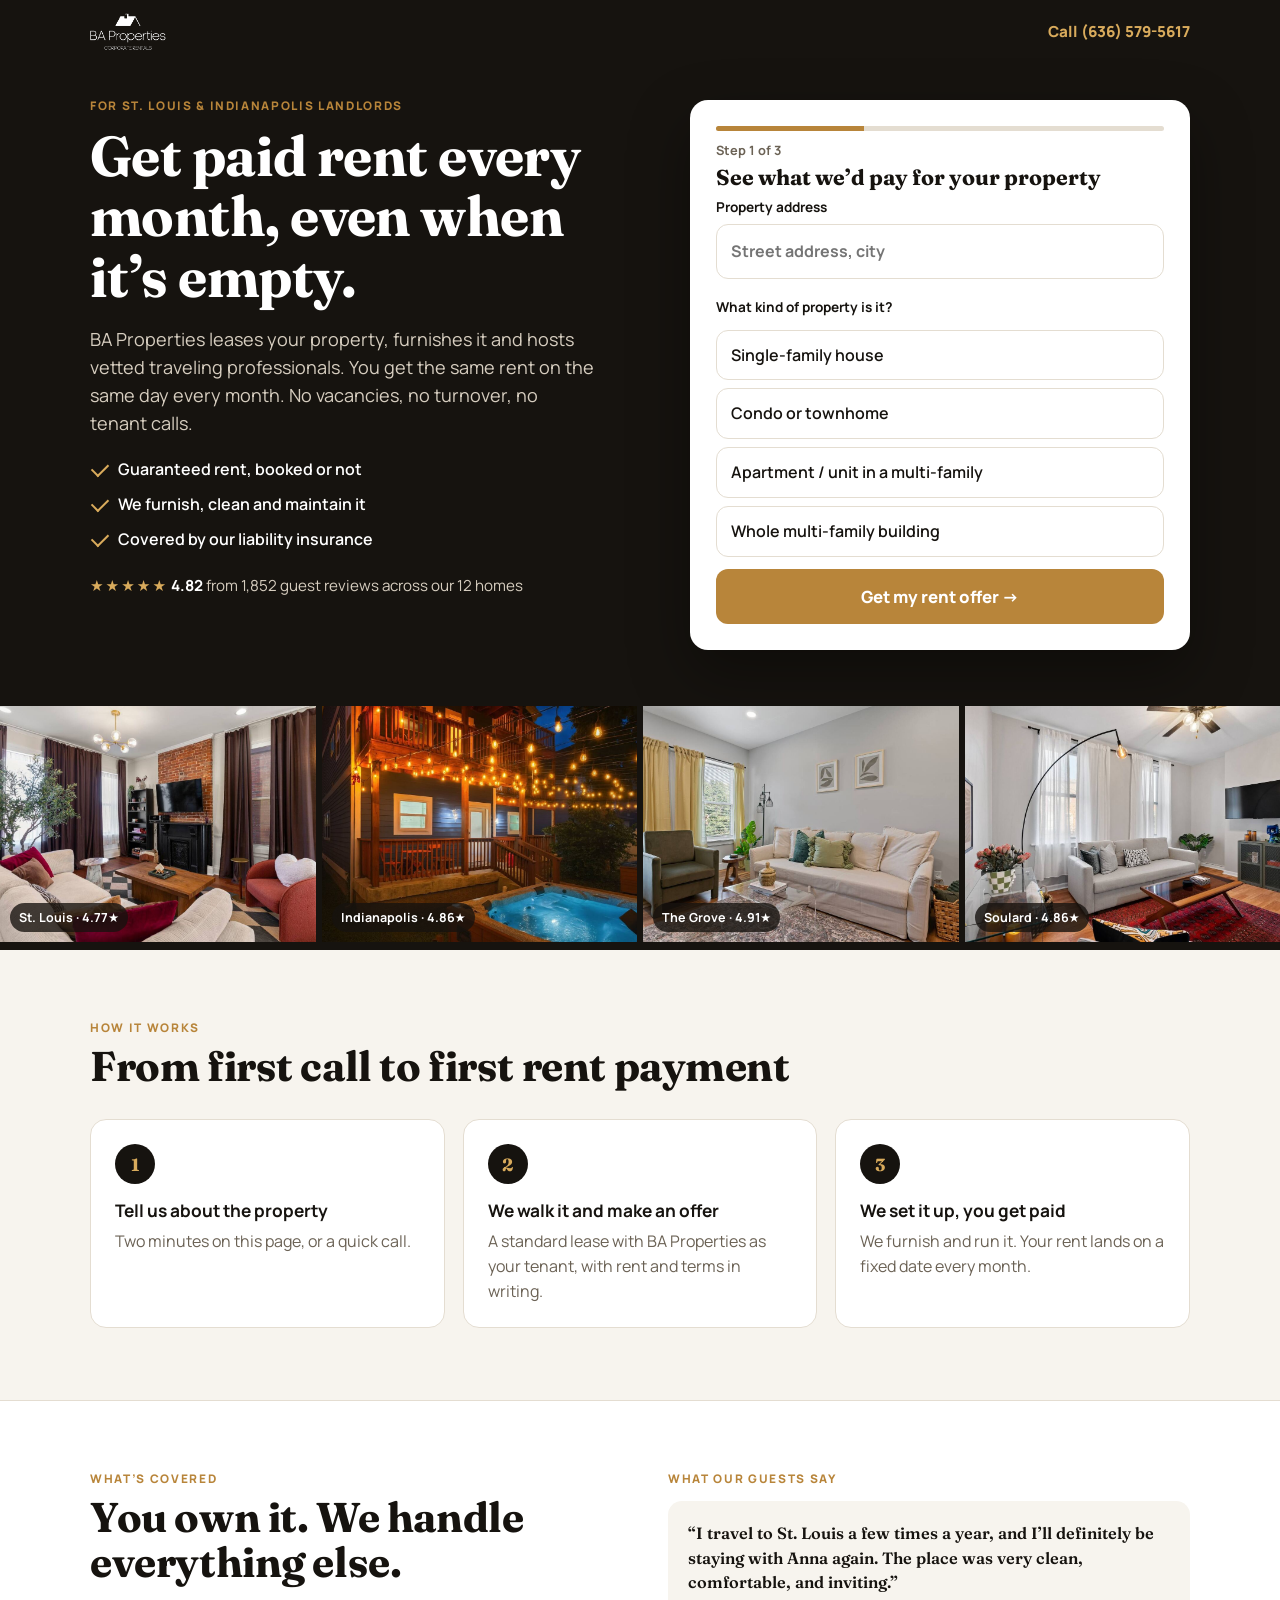
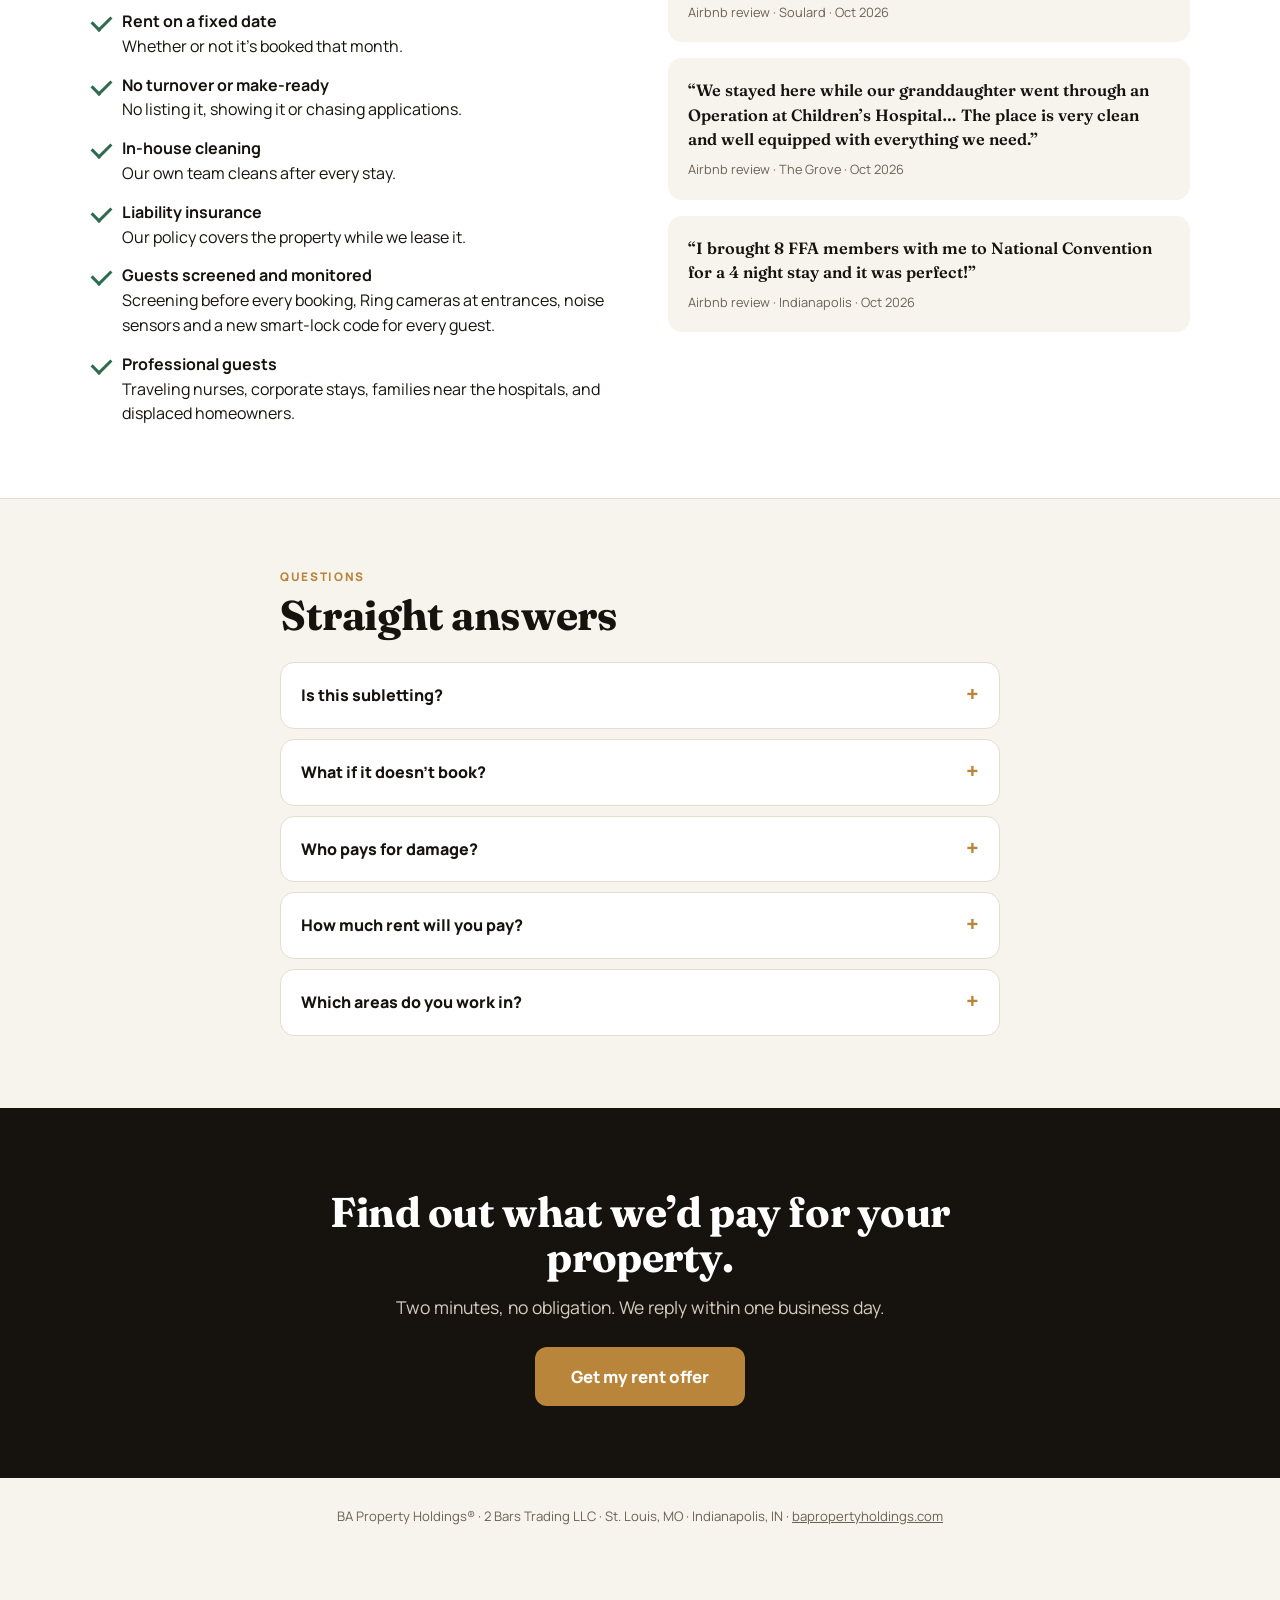
==== landlords/index.html @ 2bc75612 "Ad landing pages for landlords (guaranteed rent) and owners (management) Co-Authored-By: Claude Opus" ====
<!doctype html>
<html lang="en">
<head>
<meta charset="utf-8">
<meta name="viewport" content="width=device-width, initial-scale=1, viewport-fit=cover">
<title>Guaranteed rent for your property | BA Properties</title>
<meta name="description" content="Lease your St. Louis or Indianapolis property to BA Properties. Rent paid on time every month, with no vacancies and no turnover.">
<meta property="og:title" content="Guaranteed rent for your property | BA Properties">
<meta property="og:description" content="Lease your St. Louis or Indianapolis property to BA Properties. Rent paid on time every month, with no vacancies and no turnover.">
<meta property="og:image" content="https://partners.bapropertyholdings.com/img/2930-hickory-01.jpg">
<link rel="icon" href="/img/favicon.png">
<link rel="preload" as="image" href="/img/2930-hickory-01.jpg">
<link rel="preconnect" href="https://fonts.googleapis.com"><link rel="preconnect" href="https://fonts.gstatic.com" crossorigin>
<link href="https://fonts.googleapis.com/css2?family=Fraunces:opsz,wght@9..144,600;9..144,700&family=Manrope:wght@400;500;600;700;800&display=swap" rel="stylesheet">
<link rel="stylesheet" href="/lp.css">
<script>
/* ---- Tracking config: paste the Meta Pixel ID to turn on PageView + Lead events ---- */
window.BA_PIXEL_ID = "";
window.BA_LEAD_EMAIL = "info@bapropertyholdings.com";
</script>
<script src="/lp.js" defer></script>
</head>
<body data-offer="landlords">
<header class="bar">
  <div class="wrap bar-in">
    <img class="logo" src="/img/logo.png" alt="BA Properties" width="120" height="44">
    <a class="call" href="tel:+16365795617" data-track="call">Call (636) 579-5617</a>
  </div>
</header>

<main>
  <section class="hero">
    <div class="wrap hero-grid">
      <div class="hero-copy">
        <p class="kicker">For St. Louis &amp; Indianapolis landlords</p>
        <h1>Get paid rent every month, even when it’s empty.</h1>
        <p class="sub">BA Properties leases your property, furnishes it and hosts vetted traveling professionals. You get the same rent on the same day every month. No vacancies, no turnover, no tenant calls.</p>
        <ul class="ticks"><li>Guaranteed rent, booked or not</li><li>We furnish, clean and maintain it</li><li>Covered by our liability insurance</li></ul>
        <div class="rating"><span class="stars" aria-hidden="true">★★★★★</span> <b>4.82</b> from 1,852 guest reviews across our 12 homes</div>
      </div>

      <div class="card" id="form-card">
        <form id="lead" novalidate>
          <div class="progress" aria-hidden="true"><span></span></div>
          <p class="step-count" id="step-count">Step 1 of 3</p>

          <fieldset class="step" data-step="1">
            <legend>See what we’d pay for your property</legend>
            <label class="field">Property address<input name="address" autocomplete="street-address" placeholder="Street address, city" required></label>
            <p class="q">What kind of property is it?</p>
            <div class="opts" role="radiogroup"><label><input type="radio" name="q1b" value="Single-family house" required><span>Single-family house</span></label><label><input type="radio" name="q1b" value="Condo or townhome"><span>Condo or townhome</span></label><label><input type="radio" name="q1b" value="Apartment / unit in a multi-family"><span>Apartment / unit in a multi-family</span></label><label><input type="radio" name="q1b" value="Whole multi-family building"><span>Whole multi-family building</span></label></div>
            <button type="button" class="btn next">Get my rent offer →</button>
          </fieldset>

          <fieldset class="step" data-step="2" hidden>
            <legend>A little about the property</legend>
            <p class="q">Bedrooms</p>
            <div class="opts row" role="radiogroup">
              <label><input type="radio" name="bedrooms" value="Studio" required><span>Studio</span></label>
              <label><input type="radio" name="bedrooms" value="1"><span>1</span></label>
              <label><input type="radio" name="bedrooms" value="2"><span>2</span></label>
              <label><input type="radio" name="bedrooms" value="3"><span>3</span></label>
              <label><input type="radio" name="bedrooms" value="4+"><span>4+</span></label>
            </div>
            <p class="q">What’s the situation right now?</p>
            <div class="opts" role="radiogroup"><label><input type="radio" name="q2" value="Vacant now" required><span>Vacant now</span></label><label><input type="radio" name="q2" value="Tenant leaving in the next 90 days"><span>Tenant leaving in the next 90 days</span></label><label><input type="radio" name="q2" value="Tenant in place, just exploring"><span>Tenant in place, just exploring</span></label></div>
            <div class="nav"><button type="button" class="back">← Back</button><button type="button" class="btn next">Continue →</button></div>
          </fieldset>

          <fieldset class="step" data-step="3" hidden>
            <legend>Where should we send your offer?</legend>
            <label class="field">Full name<input name="name" autocomplete="name" required></label>
            <label class="field">Mobile phone<input name="phone" type="tel" autocomplete="tel" inputmode="tel" required></label>
            <label class="field">Email<input name="email" type="email" autocomplete="email" required></label>
            <div class="nav"><button type="button" class="back">← Back</button><button type="submit" class="btn">Send my rent offer</button></div>
            <p class="fine">No obligation. We reply within one business day, usually the same day.</p>
          </fieldset>

          <div class="done" hidden>
            <div class="done-icon" aria-hidden="true">✓</div>
            <h2>Got it, thank you.</h2>
            <p>We’ll look up your property and reach out within one business day to set up a quick walkthrough.</p>
            <a class="btn ghost" href="tel:+16365795617" data-track="call">Prefer to talk now? Call (636) 579-5617</a>
          </div>
          <p class="err" role="alert" hidden></p>
        </form>
      </div>
    </div>
  </section>

  <section class="strip" aria-label="Some of our homes">
    <div class="photos">
      <figure><img src="/img/2930-hickory-01.jpg" alt="Living room, St. Louis" loading="lazy"><figcaption>St. Louis · 4.77★</figcaption></figure>
      <figure><img src="/img/2622-monon-grand-01.jpg" alt="Patio with hot tub, Indianapolis" loading="lazy"><figcaption>Indianapolis · 4.86★</figcaption></figure>
      <figure><img src="/img/greenest-01.jpg" alt="Living room, The Grove, St. Louis" loading="lazy"><figcaption>The Grove · 4.91★</figcaption></figure>
      <figure><img src="/img/2e-the-heart-of-mardi-gras-sou-01.jpg" alt="Living room, Soulard, St. Louis" loading="lazy"><figcaption>Soulard · 4.86★</figcaption></figure>
    </div>
  </section>

  <section class="sec">
    <div class="wrap">
      <p class="kicker">How it works</p>
      <h2>From first call to first rent payment</h2>
      <ol class="how"><li><b>Tell us about the property</b><span>Two minutes on this page, or a quick call.</span></li><li><b>We walk it and make an offer</b><span>A standard lease with BA Properties as your tenant, with rent and terms in writing.</span></li><li><b>We set it up, you get paid</b><span>We furnish and run it. Your rent lands on a fixed date every month.</span></li></ol>
    </div>
  </section>

  <section class="sec alt">
    <div class="wrap two">
      <div>
        <p class="kicker">What’s covered</p>
        <h2>You own it. We handle everything else.</h2>
        <ul class="checks"><li><b>Rent on a fixed date</b>Whether or not it’s booked that month.</li><li><b>No turnover or make-ready</b>No listing it, showing it or chasing applications.</li><li><b>In-house cleaning</b>Our own team cleans after every stay.</li><li><b>Liability insurance</b>Our policy covers the property while we lease it.</li><li><b>Guests screened and monitored</b>Screening before every booking, Ring cameras at entrances, noise sensors and a new smart-lock code for every guest.</li><li><b>Professional guests</b>Traveling nurses, corporate stays, families near the hospitals, and displaced homeowners.</li></ul>
      </div>
      <div class="quotes">
        <p class="kicker">What our guests say</p>
        <figure><blockquote>“I travel to St. Louis a few times a year, and I’ll definitely be staying with Anna again. The place was very clean, comfortable, and inviting.”</blockquote><figcaption>Airbnb review · Soulard · Oct 2026</figcaption></figure>
        <figure><blockquote>“We stayed here while our granddaughter went through an Operation at Children’s Hospital… The place is very clean and well equipped with everything we need.”</blockquote><figcaption>Airbnb review · The Grove · Oct 2026</figcaption></figure>
        <figure><blockquote>“I brought 8 FFA members with me to National Convention for a 4 night stay and it was perfect!”</blockquote><figcaption>Airbnb review · Indianapolis · Oct 2026</figcaption></figure>
      </div>
    </div>
  </section>

  <section class="sec">
    <div class="wrap narrow">
      <p class="kicker">Questions</p>
      <h2>Straight answers</h2>
      <div class="faq"><details><summary>Is this subletting?</summary><p>Yes, with your written permission. BA Properties signs the lease as your tenant and hosts furnished stays in the property. Nothing happens without your approval in the lease.</p></details><details><summary>What if it doesn’t book?</summary><p>You still get paid. The rent is ours to pay on the agreed date, whether or not the property is booked.</p></details><details><summary>Who pays for damage?</summary><p>Our guests are screened and monitored, our team cleans after every stay, and the property is covered by our liability insurance while we lease it. We take care of wear and tear.</p></details><details><summary>How much rent will you pay?</summary><p>It depends on the property, its location and its condition. We’ll look at it and give you a number in writing. Step one is the form above.</p></details><details><summary>Which areas do you work in?</summary><p>St. Louis city and county, and Indianapolis. If you’re elsewhere, send it anyway and we’ll tell you honestly if it fits.</p></details></div>
    </div>
  </section>

  <section class="final">
    <div class="wrap narrow">
      <h2>Find out what we’d pay for your property.</h2>
      <p>Two minutes, no obligation. We reply within one business day.</p>
      <a class="btn big" href="#form-card" data-track="final-cta">Get my rent offer</a>
    </div>
  </section>
</main>

<footer class="foot">
  <div class="wrap">BA Property Holdings® · 2 Bars Trading LLC · St. Louis, MO · Indianapolis, IN · <a href="https://www.bapropertyholdings.com/">bapropertyholdings.com</a></div>
</footer>

<a class="sticky" href="#form-card" data-track="sticky-cta">Get my rent offer</a>
</body>
</html>
---- lp.css ----
[hidden]{display:none!important}
:root{--ink:#16130f;--ink2:#2a251f;--paper:#f7f4ee;--card:#fff;--line:#e4ddd1;--muted:#6b6255;--gold:#b8853a;--gold2:#d9ab5c;--goldsoft:#f6ead3;--green:#2f6b4f;--serif:"Fraunces",Georgia,serif;--sans:"Manrope",system-ui,-apple-system,"Segoe UI",sans-serif}
*{box-sizing:border-box}html{scroll-behavior:smooth}
body{margin:0;background:var(--paper);color:var(--ink);font:16px/1.55 var(--sans);-webkit-font-smoothing:antialiased;padding-bottom:env(safe-area-inset-bottom)}
img{display:block;max-width:100%}a{color:inherit}
.wrap{max-width:1140px;margin:0 auto;padding:0 20px}.narrow{max-width:760px}
h1,h2{font-family:var(--serif);font-weight:700;letter-spacing:-.01em;line-height:1.08;margin:0}
h2{font-size:clamp(1.8rem,4vw,2.6rem);margin-top:10px}
.kicker{margin:0;font:800 .74rem/1 var(--sans);letter-spacing:.14em;text-transform:uppercase;color:var(--gold)}
:focus-visible{outline:2px solid var(--gold);outline-offset:3px}

.bar{background:var(--ink);color:#fff}
.bar-in{display:flex;justify-content:space-between;align-items:center;height:64px}
.logo{height:40px;width:auto}
.call{font-weight:800;text-decoration:none;color:var(--gold2);font-size:.95rem}

.hero{background:var(--ink);color:#fff;padding:36px 0 56px}
.hero-grid{display:grid;grid-template-columns:1.05fr .95fr;gap:48px;align-items:start}
.hero h1{font-size:clamp(2.1rem,5.2vw,3.5rem);margin-top:14px}
.sub{color:#d6cdbf;font-size:1.13rem;margin:18px 0 20px;max-width:46ch}
.ticks{list-style:none;padding:0;margin:0 0 22px;display:grid;gap:10px}
.ticks li{padding-left:28px;position:relative;font-weight:600}
.ticks li::before{content:"";position:absolute;left:2px;top:6px;width:14px;height:8px;border-left:2.5px solid var(--gold2);border-bottom:2.5px solid var(--gold2);transform:rotate(-45deg)}
.rating{color:#d6cdbf;font-size:.95rem}.rating b{color:#fff}.stars{color:var(--gold2);letter-spacing:2px}

.card{background:var(--card);color:var(--ink);border-radius:18px;padding:26px;box-shadow:0 24px 60px rgba(0,0,0,.35);scroll-margin-top:12px}
.progress{height:5px;background:var(--line);border-radius:9px;overflow:hidden}.progress span{display:block;height:100%;width:33%;background:var(--gold);transition:width .3s}
.step-count{margin:10px 0 4px;font-size:.8rem;font-weight:700;color:var(--muted)}
fieldset{border:0;margin:0;padding:0;display:grid;gap:12px}
legend{font:700 1.35rem/1.2 var(--serif);margin-bottom:6px;padding:0}
.field{display:grid;gap:6px;font-weight:700;font-size:.85rem}
input[type=text],input:not([type]),input[type=tel],input[type=email]{font:inherit;font-size:16px;padding:14px;border:1.5px solid var(--line);border-radius:12px;background:#fff;color:var(--ink);width:100%}
input:focus{border-color:var(--gold);outline:none}
.q{margin:6px 0 0;font-weight:700;font-size:.85rem}
.opts{display:grid;gap:8px}.opts.row{grid-template-columns:repeat(5,1fr)}
.opts label{position:relative;cursor:pointer}
.opts input{position:absolute;inset:0;opacity:0;margin:0;cursor:pointer}
.opts span{display:block;padding:12px 14px;border:1.5px solid var(--line);border-radius:12px;font-weight:600;text-align:left;transition:border-color .15s,background .15s}
.opts.row span{text-align:center;padding:12px 4px}
.opts input:checked+span{border-color:var(--gold);background:var(--goldsoft)}
.opts input:focus-visible+span{outline:2px solid var(--gold);outline-offset:2px}
.btn{display:inline-flex;justify-content:center;align-items:center;gap:8px;border:0;border-radius:12px;background:var(--gold);color:#fff;font:800 1.05rem var(--sans);padding:16px 20px;cursor:pointer;text-decoration:none;width:100%;transition:background .15s,transform .1s}
.btn:hover{background:#a3742f}.btn:active{transform:translateY(1px)}.btn[disabled]{opacity:.6;cursor:wait}
.btn.ghost{background:transparent;color:var(--ink);border:1.5px solid var(--line);font-size:.95rem}
.nav{display:grid;grid-template-columns:auto 1fr;gap:10px;align-items:center}
.back{background:none;border:0;font:700 .95rem var(--sans);color:var(--muted);cursor:pointer;padding:10px 8px}
.fine{margin:0;font-size:.8rem;color:var(--muted);text-align:center}
.err{margin:10px 0 0;padding:12px;border-radius:10px;background:#f8e3df;color:#8a2f1f;font-weight:600;font-size:.9rem}
.invalid{border-color:#c0492f!important}
.done{text-align:center;display:grid;gap:12px;padding:12px 0}
.done-icon{width:56px;height:56px;margin:0 auto;border-radius:50%;background:var(--green);color:#fff;display:grid;place-items:center;font-size:1.8rem}
.done p{margin:0;color:var(--muted)}

.strip{background:var(--ink);padding:0 0 8px}
.photos{display:grid;grid-template-columns:repeat(4,1fr);gap:6px}
.photos figure{margin:0;position:relative;aspect-ratio:4/3;overflow:hidden}
.photos img{width:100%;height:100%;object-fit:cover}
.photos figcaption{position:absolute;left:10px;bottom:10px;background:rgba(22,19,15,.78);color:#fff;font-size:.78rem;font-weight:700;padding:5px 9px;border-radius:999px}

.sec{padding:72px 0}.sec.alt{background:#fff;border-block:1px solid var(--line)}
.how{list-style:none;padding:0;margin:30px 0 0;display:grid;grid-template-columns:repeat(3,1fr);gap:18px;counter-reset:s}
.how li{background:#fff;border:1px solid var(--line);border-radius:16px;padding:24px;counter-increment:s}
.how li::before{content:counter(s);display:grid;place-items:center;width:40px;height:40px;border-radius:50%;background:var(--ink);color:var(--gold2);font:700 1.1rem var(--serif);margin-bottom:14px}
.how b{display:block;font-size:1.08rem;margin-bottom:4px}.how span{color:var(--muted)}
.two{display:grid;grid-template-columns:1fr 1fr;gap:56px}
.checks{list-style:none;padding:0;margin:24px 0 0;display:grid;gap:14px}
.checks li{padding-left:32px;position:relative}
.checks li::before{content:"";position:absolute;left:2px;top:6px;width:16px;height:9px;border-left:3px solid var(--green);border-bottom:3px solid var(--green);transform:rotate(-45deg)}
.checks b{display:block}
.quotes{display:grid;gap:16px;align-content:start}
.quotes figure{margin:0;background:var(--paper);border-radius:14px;padding:20px}
.quotes blockquote{margin:0;font:600 1.02rem/1.5 var(--serif)}
.quotes figcaption{margin-top:8px;font-size:.8rem;color:var(--muted)}
.faq{margin-top:24px;display:grid;gap:10px}
.faq details{background:#fff;border:1px solid var(--line);border-radius:14px;padding:4px 20px}
.faq summary{cursor:pointer;font-weight:800;padding:16px 0;list-style:none;display:flex;justify-content:space-between;gap:12px}
.faq summary::after{content:"+";color:var(--gold);font-size:1.4rem;line-height:1}
.faq details[open] summary::after{content:"–"}
.faq p{margin:0 0 18px;color:var(--muted)}
.final{background:var(--ink);color:#fff;text-align:center;padding:72px 0}
.final p{color:#d6cdbf;font-size:1.1rem;margin:14px auto 26px;max-width:52ch}
.btn.big{width:auto;padding:18px 36px}
.foot{padding:28px 0 90px;font-size:.82rem;color:var(--muted);text-align:center}
.sticky{display:none}
@media(max-width:900px){
  .hero-grid,.two{grid-template-columns:1fr;gap:28px}
  .how{grid-template-columns:1fr}
  .photos{grid-template-columns:1fr 1fr}
  .sticky{display:block;position:fixed;left:12px;right:12px;bottom:calc(12px + env(safe-area-inset-bottom));z-index:30;background:var(--gold);color:#fff;text-align:center;font-weight:800;padding:16px;border-radius:14px;text-decoration:none;box-shadow:0 10px 30px rgba(0,0,0,.3);transition:transform .25s}
  .sticky.hide{transform:translateY(160%)}
  .call{font-size:.85rem}
}
@media(prefers-reduced-motion:reduce){*{transition:none!important;scroll-behavior:auto!important}}
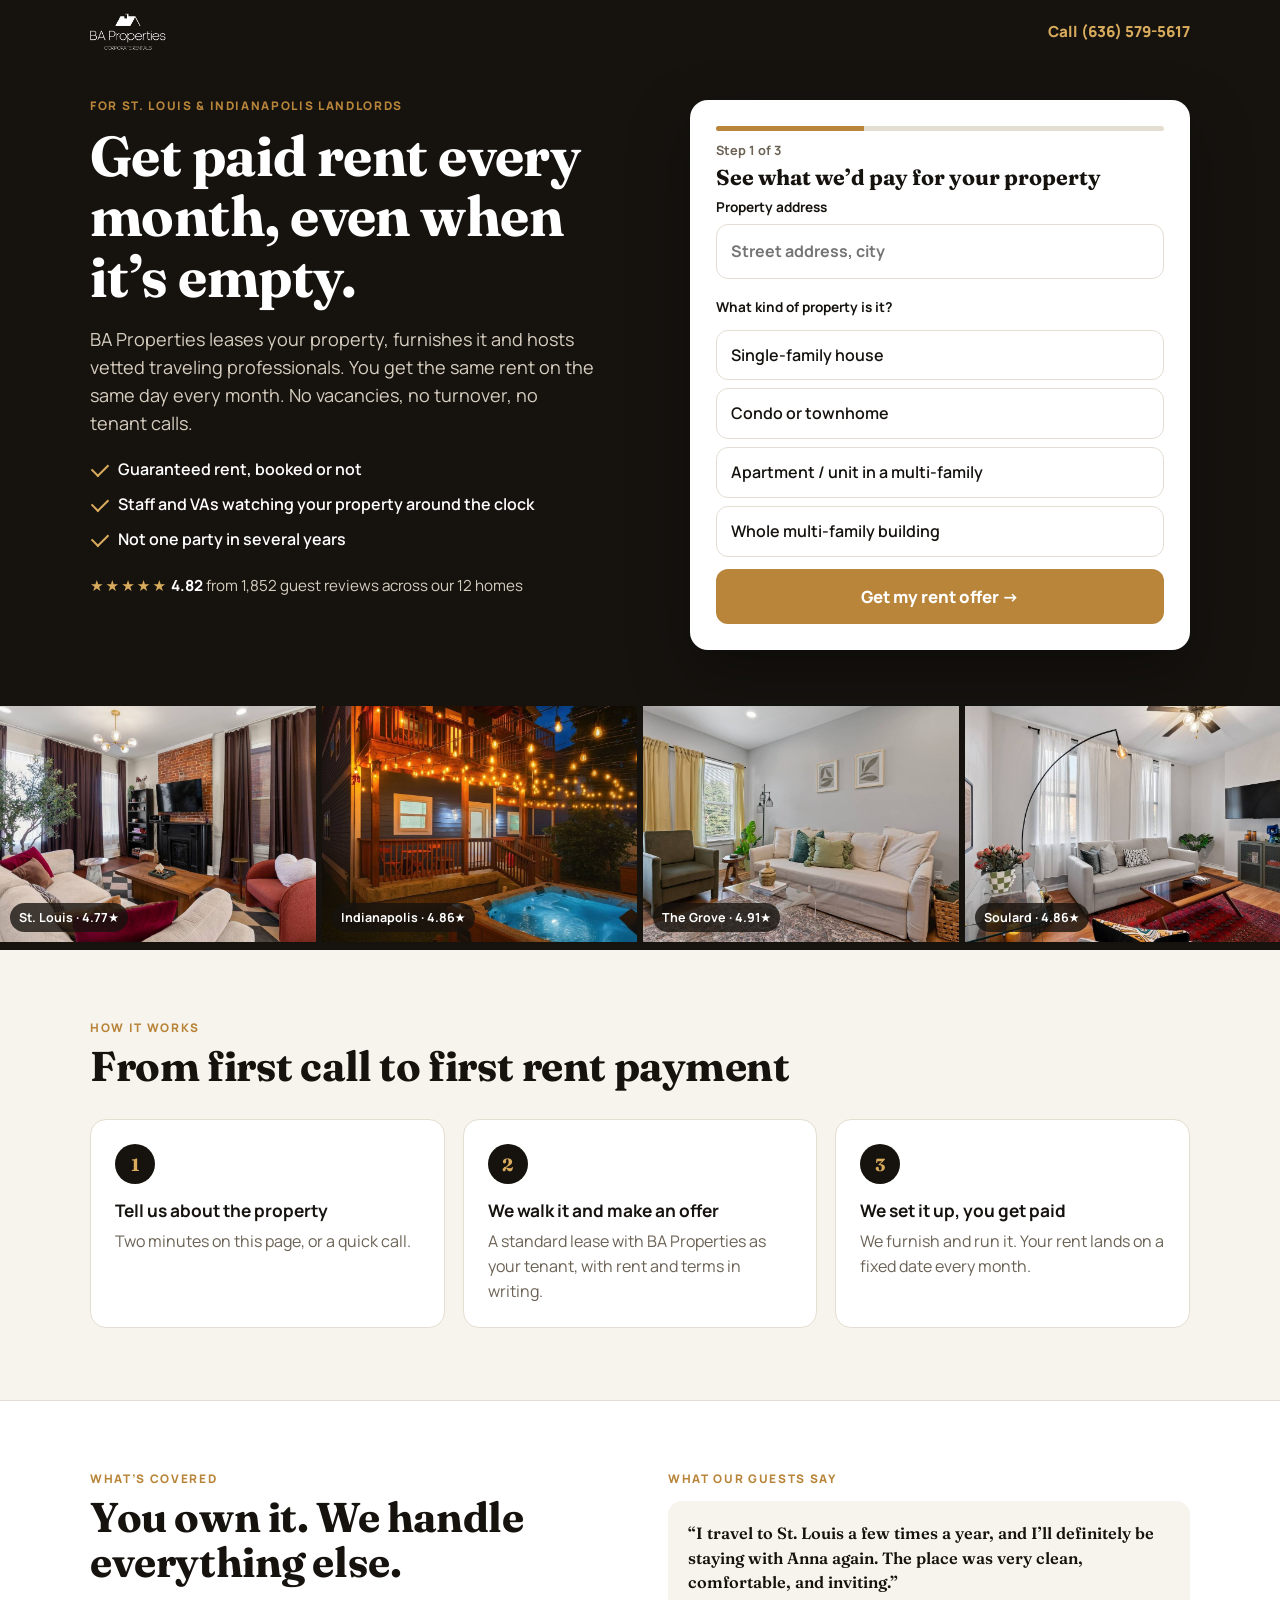
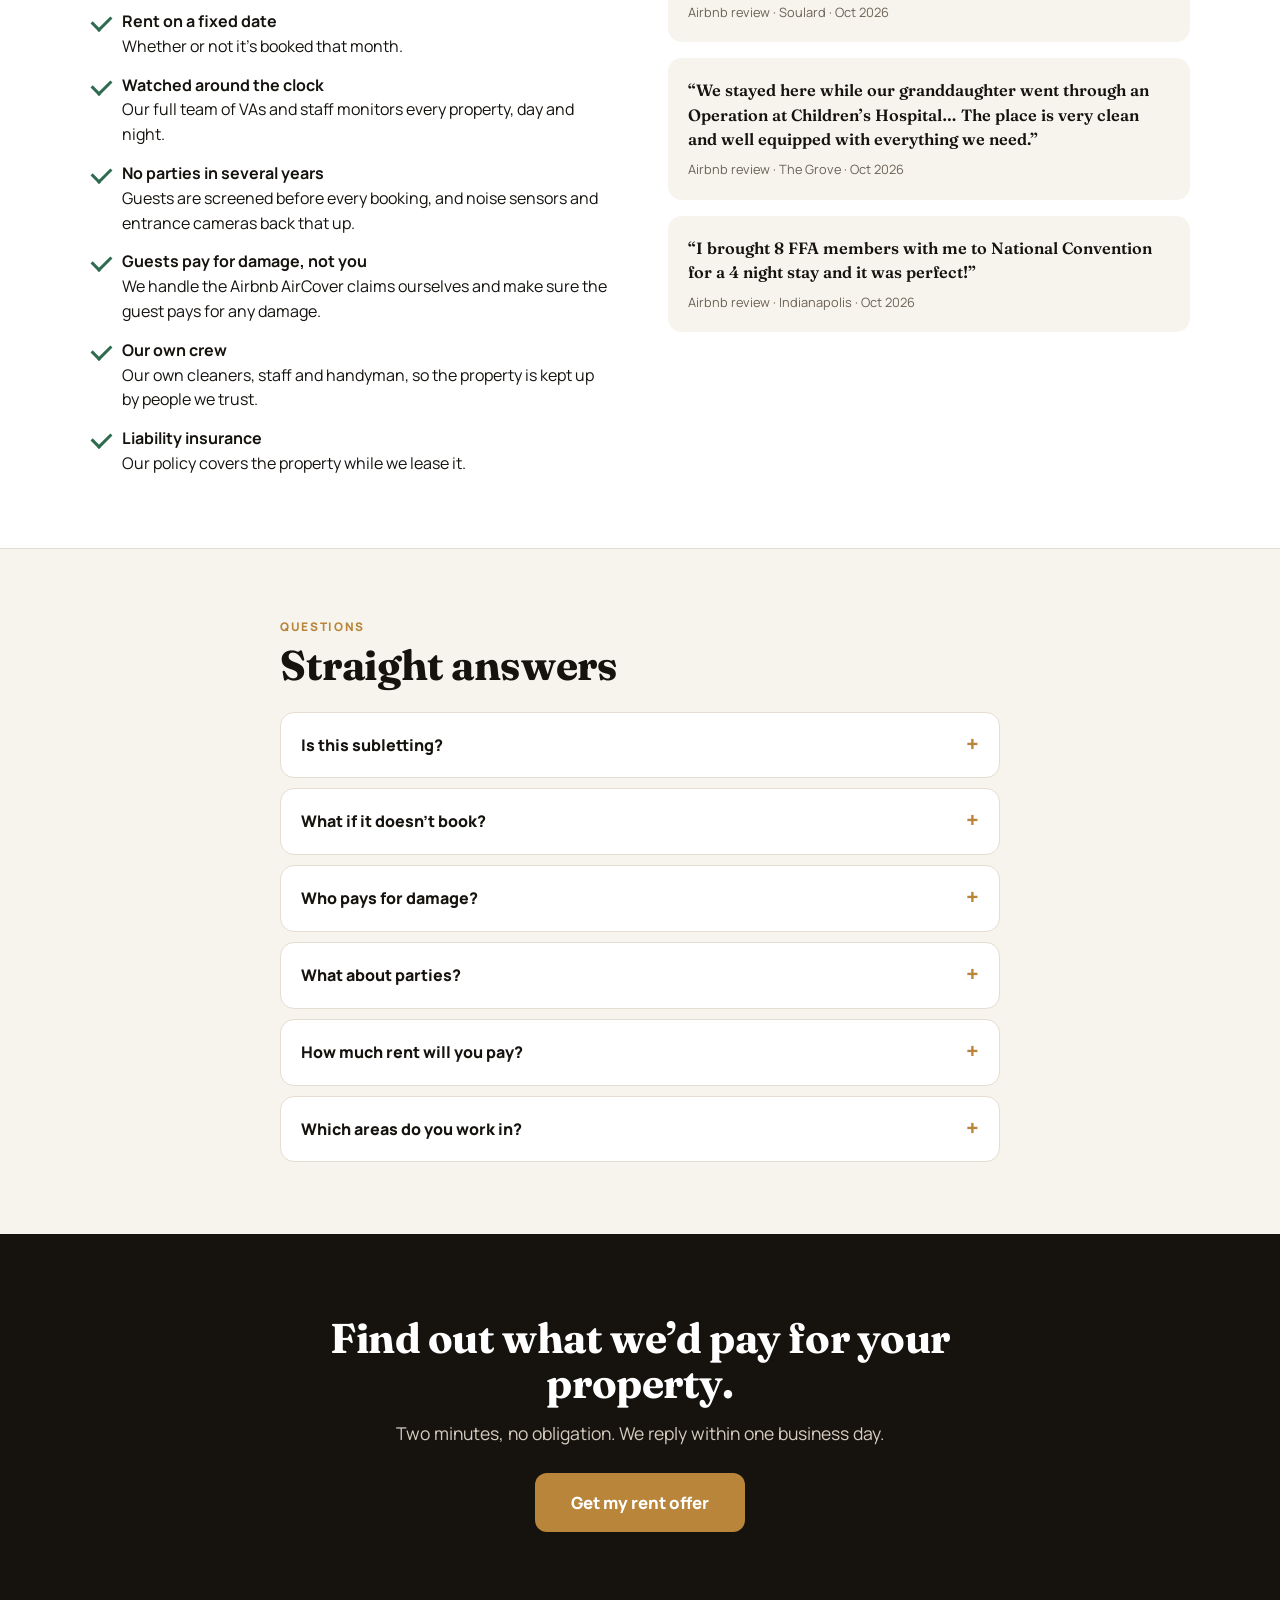
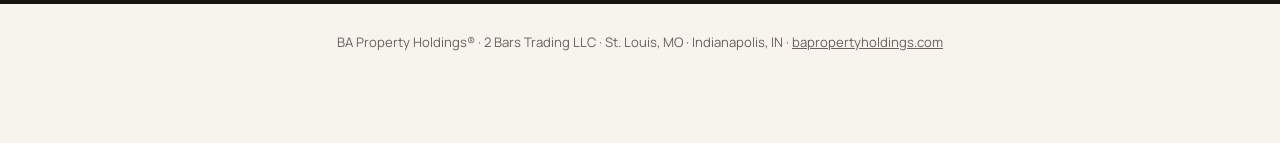
==== commit f25ac7be: "Landing pages: 24/7 VA team, no parties, AirCover claims, revenue manager, own crew, monthly report " ====
--- a/landlords/index.html
+++ b/landlords/index.html
@@ -35,7 +35,7 @@
         <p class="kicker">For St. Louis &amp; Indianapolis landlords</p>
         <h1>Get paid rent every month, even when it’s empty.</h1>
         <p class="sub">BA Properties leases your property, furnishes it and hosts vetted traveling professionals. You get the same rent on the same day every month. No vacancies, no turnover, no tenant calls.</p>
-        <ul class="ticks"><li>Guaranteed rent, booked or not</li><li>We furnish, clean and maintain it</li><li>Covered by our liability insurance</li></ul>
+        <ul class="ticks"><li>Guaranteed rent, booked or not</li><li>Staff and VAs watching your property around the clock</li><li>Not one party in several years</li></ul>
         <div class="rating"><span class="stars" aria-hidden="true">★★★★★</span> <b>4.82</b> from 1,852 guest reviews across our 12 homes</div>
       </div>
 
@@ -110,7 +110,7 @@
       <div>
         <p class="kicker">What’s covered</p>
         <h2>You own it. We handle everything else.</h2>
-        <ul class="checks"><li><b>Rent on a fixed date</b>Whether or not it’s booked that month.</li><li><b>No turnover or make-ready</b>No listing it, showing it or chasing applications.</li><li><b>In-house cleaning</b>Our own team cleans after every stay.</li><li><b>Liability insurance</b>Our policy covers the property while we lease it.</li><li><b>Guests screened and monitored</b>Screening before every booking, Ring cameras at entrances, noise sensors and a new smart-lock code for every guest.</li><li><b>Professional guests</b>Traveling nurses, corporate stays, families near the hospitals, and displaced homeowners.</li></ul>
+        <ul class="checks"><li><b>Rent on a fixed date</b>Whether or not it’s booked that month.</li><li><b>Watched around the clock</b>Our full team of VAs and staff monitors every property, day and night.</li><li><b>No parties in several years</b>Guests are screened before every booking, and noise sensors and entrance cameras back that up.</li><li><b>Guests pay for damage, not you</b>We handle the Airbnb AirCover claims ourselves and make sure the guest pays for any damage.</li><li><b>Our own crew</b>Our own cleaners, staff and handyman, so the property is kept up by people we trust.</li><li><b>Liability insurance</b>Our policy covers the property while we lease it.</li></ul>
       </div>
       <div class="quotes">
         <p class="kicker">What our guests say</p>
@@ -125,7 +125,7 @@
     <div class="wrap narrow">
       <p class="kicker">Questions</p>
       <h2>Straight answers</h2>
-      <div class="faq"><details><summary>Is this subletting?</summary><p>Yes, with your written permission. BA Properties signs the lease as your tenant and hosts furnished stays in the property. Nothing happens without your approval in the lease.</p></details><details><summary>What if it doesn’t book?</summary><p>You still get paid. The rent is ours to pay on the agreed date, whether or not the property is booked.</p></details><details><summary>Who pays for damage?</summary><p>Our guests are screened and monitored, our team cleans after every stay, and the property is covered by our liability insurance while we lease it. We take care of wear and tear.</p></details><details><summary>How much rent will you pay?</summary><p>It depends on the property, its location and its condition. We’ll look at it and give you a number in writing. Step one is the form above.</p></details><details><summary>Which areas do you work in?</summary><p>St. Louis city and county, and Indianapolis. If you’re elsewhere, send it anyway and we’ll tell you honestly if it fits.</p></details></div>
+      <div class="faq"><details><summary>Is this subletting?</summary><p>Yes, with your written permission. BA Properties signs the lease as your tenant and hosts furnished stays in the property. Nothing happens without your approval in the lease.</p></details><details><summary>What if it doesn’t book?</summary><p>You still get paid. The rent is ours to pay on the agreed date, whether or not the property is booked.</p></details><details><summary>Who pays for damage?</summary><p>The guest does. We file and manage the Airbnb AirCover claim and make sure any guest damage is paid for. Our own handyman takes care of everyday wear and tear.</p></details><details><summary>What about parties?</summary><p>We haven’t had a party in several years. Every guest is screened, and our team monitors every property around the clock.</p></details><details><summary>How much rent will you pay?</summary><p>It depends on the property, its location and its condition. We’ll look at it and give you a number in writing. Step one is the form above.</p></details><details><summary>Which areas do you work in?</summary><p>St. Louis city and county, and Indianapolis. If you’re elsewhere, send it anyway and we’ll tell you honestly if it fits.</p></details></div>
     </div>
   </section>
 
